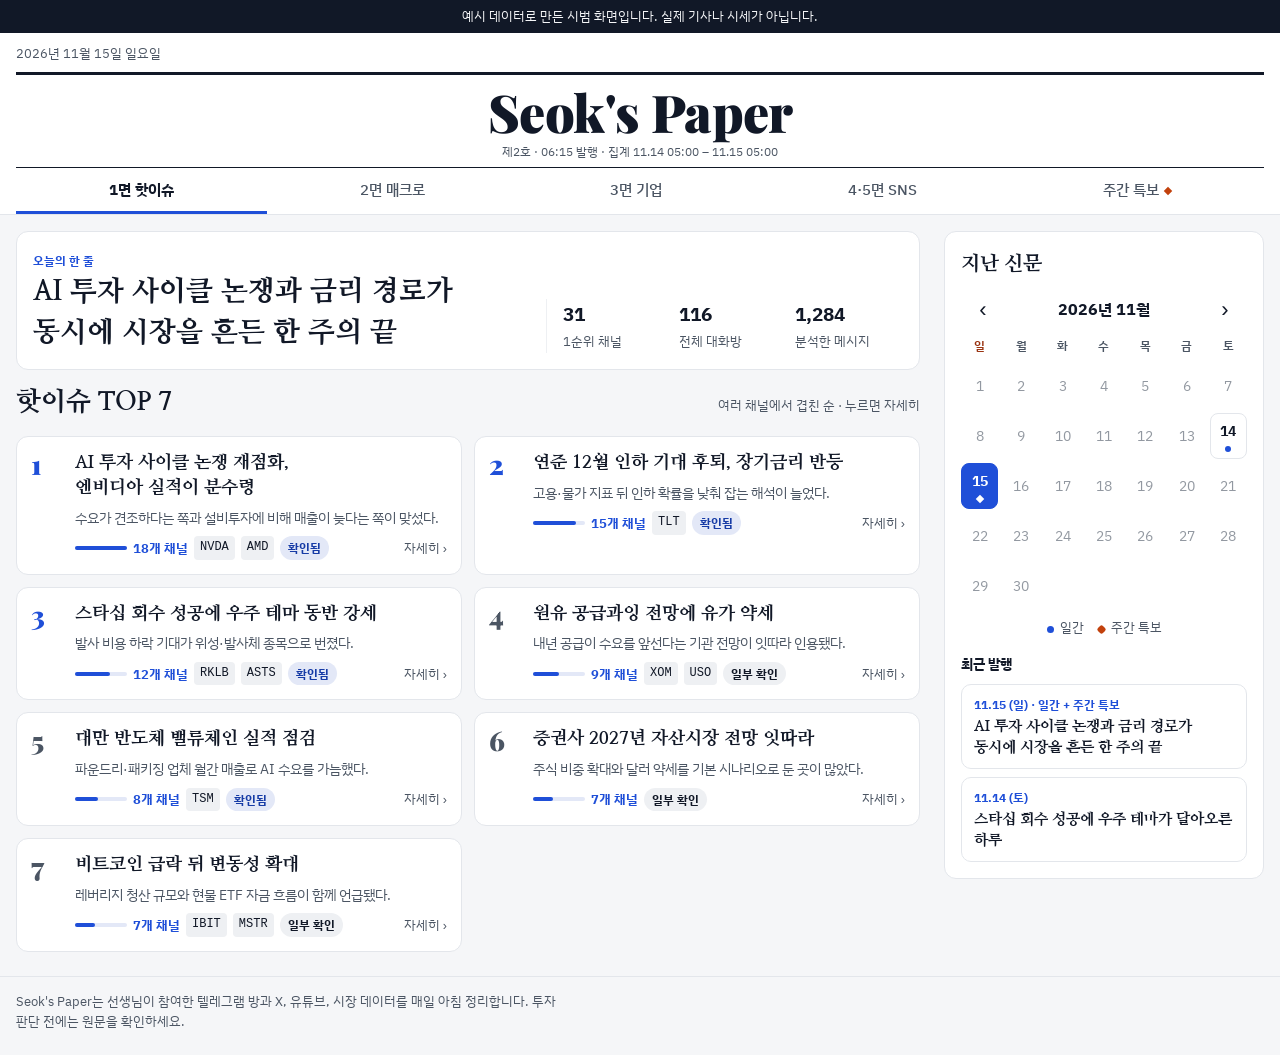
==== index.html @ 706abcdf "Seok's Paper 웹앱 첫 버전 (예시 데이터) 휴대폰·태블릿·PC 자동 배치, 4개 탭과 주간 특보, 기사 상세 보기, 지난 신문 달력.  Co-Authored-By: Cl" ====
<!doctype html>
<html lang="ko">
<head>
<meta charset="utf-8">
<meta name="viewport" content="width=device-width, initial-scale=1, viewport-fit=cover">
<meta name="robots" content="noindex, nofollow">
<meta name="theme-color" content="#111827">
<title>Seok's Paper</title>
<link rel="preconnect" href="https://fonts.googleapis.com">
<link rel="preconnect" href="https://fonts.gstatic.com" crossorigin>
<link rel="stylesheet" href="https://fonts.googleapis.com/css2?family=IBM+Plex+Sans+KR:wght@400;500;600;700&family=Nanum+Myeongjo:wght@700;800&family=Playfair+Display:wght@900&display=swap">
<link rel="stylesheet" href="assets/app.css">
</head>
<body>
<a class="skip" href="#content">본문으로 건너뛰기</a>
<div id="sampleBanner" class="sample-banner" hidden>예시 데이터로 만든 시범 화면입니다. 실제 기사나 시세가 아닙니다.</div>
<header class="masthead">
  <div class="wrap mast-inner">
    <div class="mast-top">
      <span id="dateLabel" class="date-label">불러오는 중</span>
      <button id="calBtn" class="btn-outline cal-btn" type="button" aria-controls="calendarPanel" aria-expanded="false">
        <svg width="16" height="16" viewBox="0 0 24 24" fill="none" stroke="currentColor" stroke-width="2" stroke-linecap="round" stroke-linejoin="round" aria-hidden="true"><rect x="3" y="4" width="18" height="18" rx="2"></rect><line x1="16" y1="2" x2="16" y2="6"></line><line x1="8" y1="2" x2="8" y2="6"></line><line x1="3" y1="10" x2="21" y2="10"></line></svg>
        <span>지난 신문</span>
      </button>
    </div>
    <div class="mast-title">
      <h1 class="paper-name"><a href="#/" id="homeLink">Seok's Paper</a></h1>
      <p id="issueLine" class="issue-line"></p>
    </div>
  </div>
</header>
<nav class="tabs-wrap" aria-label="면 이동">
  <div id="tabs" class="wrap tabs" role="tablist"></div>
</nav>

<div class="wrap layout">
  <main id="content" class="content" tabindex="-1" aria-live="polite"></main>
  <aside id="calendarPanel" class="calendar-panel" aria-label="지난 신문 달력">
    <div class="cal-head-row">
      <h2 class="side-title">지난 신문</h2>
      <button type="button" class="btn-ghost cal-close" data-cal-close aria-label="달력 닫기">닫기</button>
    </div>
    <div id="calendar"></div>
    <div id="recent" class="recent"></div>
  </aside>
</div>
<div id="calScrim" class="scrim" data-cal-close hidden></div>

<footer class="wrap site-footer">
  <p>Seok's Paper는 선생님이 참여한 텔레그램 방과 X, 유튜브, 시장 데이터를 매일 아침 정리합니다. 투자 판단 전에는 원문을 확인하세요.</p>
</footer>

<div id="detail" class="detail" hidden>
  <div class="scrim show" data-close></div>
  <section class="detail-sheet" role="dialog" aria-modal="true" aria-labelledby="detailTitle" tabindex="-1">
    <div class="detail-bar">
      <button type="button" class="btn-ghost back-btn" data-close>
        <svg width="18" height="18" viewBox="0 0 24 24" fill="none" stroke="currentColor" stroke-width="2" stroke-linecap="round" stroke-linejoin="round" aria-hidden="true"><polyline points="15 18 9 12 15 6"></polyline></svg>
        <span>목록으로</span>
      </button>
      <span class="bar-name">Seok's Paper</span>
    </div>
    <div id="detailBody" class="detail-body"></div>
  </section>
</div>

<script src="assets/app.js" defer></script>
</body>
</html>
---- assets/app.css ----
/* Seok's Paper — 아침 시장 신문. 휴대폰 1단 → 태블릿 2단 → PC 본문+달력 사이드바 */
:root {
  --paper: #F5F6F8;
  --surface: #FFFFFF;
  --ink: #111827;
  --ink-2: #4B5563;
  --line: #E3E6EB;
  --soft: #EEF0F3;
  --accent: #1F4FD8;
  --accent-ink: #163BA6;
  --accent-soft: #E3E8F7;
  --hot: #C2410C;
  --hot-ink: #9A3412;
  --hot-soft: #FFF4EC;
  --hot-line: #F6D3BC;
  --font-mast: 'Playfair Display', Georgia, 'Times New Roman', serif;
  --font-head: 'Nanum Myeongjo', 'Batang', serif;
  --font-body: 'IBM Plex Sans KR', 'Malgun Gothic', 'Apple SD Gothic Neo', sans-serif;
  --font-mono: Consolas, 'SFMono-Regular', ui-monospace, monospace;
  --radius: 12px;
  color-scheme: light;
}
@media (prefers-color-scheme: dark) {
  :root {
    --paper: #0F1419;
    --surface: #171D24;
    --ink: #E8EAED;
    --ink-2: #A9B1BC;
    --line: #2A323C;
    --soft: #222A33;
    --accent: #7C9CF5;
    --accent-ink: #A9BEF9;
    --accent-soft: #1E2A4A;
    --hot: #F08A4B;
    --hot-ink: #F5A574;
    --hot-soft: #2A1C14;
    --hot-line: #4A2F1F;
    color-scheme: dark;
  }
}

* { box-sizing: border-box; }
html { -webkit-text-size-adjust: 100%; }
body {
  margin: 0;
  background: var(--paper);
  color: var(--ink);
  font-family: var(--font-body);
  font-size: 15px;
  line-height: 1.6;
  word-break: keep-all;
  overflow-wrap: break-word;
}
a { color: var(--accent); text-decoration: none; }
a:hover { text-decoration: underline; }
button { font: inherit; color: inherit; }
:focus-visible { outline: 3px solid var(--accent); outline-offset: 2px; border-radius: 6px; }
@media (prefers-reduced-motion: reduce) { * { transition: none !important; animation: none !important; } }

.skip { position: absolute; left: -999px; top: 0; background: var(--ink); color: var(--paper); padding: 8px 12px; z-index: 50; }
.skip:focus { left: 8px; }
.wrap { width: 100%; max-width: 1360px; margin: 0 auto; padding-left: max(16px, env(safe-area-inset-left)); padding-right: max(16px, env(safe-area-inset-right)); }

.sample-banner { background: var(--ink); color: var(--paper); font-size: 13px; text-align: center; padding: 6px 16px; }

/* 제호 */
.masthead { background: var(--surface); }
.mast-inner { padding-top: 10px; }
.mast-top { display: flex; justify-content: space-between; align-items: center; gap: 12px; }
.date-label { font-size: 13px; color: var(--ink-2); }
.mast-title { border-top: 3px solid var(--ink); border-bottom: 1px solid var(--ink); margin-top: 8px; padding: 8px 0 6px; text-align: center; }
.paper-name { margin: 0; font-family: var(--font-mast); font-weight: 900; font-size: clamp(30px, 6vw, 52px); line-height: 1.1; letter-spacing: -0.01em; }
.paper-name a { color: var(--ink); }
.paper-name a:hover { text-decoration: none; }
.issue-line { margin: 2px 0 0; font-size: 12px; color: var(--ink-2); }

.tabs-wrap { overflow-x: auto; scrollbar-width: none; position: sticky; top: 0; z-index: 20; background: var(--surface); border-bottom: 1px solid var(--line); }
.tabs-wrap::-webkit-scrollbar { display: none; }
.tabs { display: flex; gap: 0; }
.tab {
  flex: 1 0 auto; min-height: 46px; padding: 0 14px; border: 0; background: transparent;
  border-bottom: 3px solid transparent; font-size: 14.5px; font-weight: 500; color: var(--ink-2); cursor: pointer; white-space: nowrap;
}
.tab[aria-selected="true"] { color: var(--ink); font-weight: 700; border-bottom-color: var(--accent); }
.tab.weekly-tab[aria-selected="true"] { border-bottom-color: var(--hot); }
.tab .dot { display: inline-block; width: 6px; height: 6px; margin-left: 6px; background: var(--hot); transform: rotate(45deg); vertical-align: middle; }

/* 가로로 눕힌 휴대폰: 제호를 줄여 본문 공간 확보 */
@media (orientation: landscape) and (max-height: 540px) {
  .mast-title { margin-top: 4px; padding: 4px 0; }
  .paper-name { font-size: 26px; }
  .issue-line { display: none; }
}

/* 본문 + 달력 */
.layout { display: grid; grid-template-columns: minmax(0, 1fr); gap: 24px; padding-top: 16px; padding-bottom: 24px; }
.content { display: flex; flex-direction: column; gap: 16px; min-width: 0; }
.content:focus { outline: none; }

.calendar-panel {
  position: fixed; inset: auto 0 0 0; max-height: 86vh; overflow-y: auto; z-index: 40;
  background: var(--surface); border-top-left-radius: 18px; border-top-right-radius: 18px;
  padding: 16px max(16px, env(safe-area-inset-right)) calc(16px + env(safe-area-inset-bottom)) max(16px, env(safe-area-inset-left));
  transform: translateY(105%); transition: transform .2s ease; box-shadow: 0 -8px 30px rgba(0,0,0,.18);
}
.calendar-panel.open { transform: translateY(0); }
.scrim { position: fixed; inset: 0; background: rgba(15, 20, 25, .45); z-index: 35; }
.cal-head-row { display: flex; justify-content: space-between; align-items: center; }
.side-title { margin: 0; font-family: var(--font-head); font-weight: 800; font-size: 20px; }

@media (min-width: 1100px) {
  .layout { grid-template-columns: minmax(0, 1fr) 320px; align-items: start; }
  .calendar-panel {
    position: sticky; top: 64px; inset: auto; transform: none; max-height: none; box-shadow: none; z-index: auto;
    border: 1px solid var(--line); border-radius: var(--radius); padding: 16px;
  }
  .cal-close, .cal-btn, #calScrim { display: none !important; }
}

/* 공통 블록 */
.section-head { display: flex; justify-content: space-between; align-items: baseline; gap: 12px; flex-wrap: wrap; }
.section-title { margin: 0; font-family: var(--font-head); font-weight: 800; font-size: clamp(21px, 2.4vw, 26px); line-height: 1.3; }
.section-note { margin: 0; font-size: 13px; color: var(--ink-2); }
.panel { background: var(--surface); border: 1px solid var(--line); border-radius: var(--radius); padding: 16px; }
.cards { display: grid; grid-template-columns: repeat(auto-fill, minmax(min(100%, 320px), 1fr)); gap: 12px; }
.kicker { font-size: 12px; font-weight: 700; color: var(--accent); }
.muted { color: var(--ink-2); }
.small { font-size: 12.5px; }
.num { font-variant-numeric: tabular-nums; }

.lead-panel { display: grid; gap: 12px; }
.lead-text { margin: 0; font-family: var(--font-head); font-weight: 800; font-size: clamp(20px, 2.6vw, 28px); line-height: 1.45; text-wrap: balance; }
.stats { display: grid; grid-template-columns: repeat(3, minmax(0, 1fr)); gap: 8px; padding-top: 10px; border-top: 1px solid var(--soft); }
.stat strong { display: block; font-size: 19px; font-variant-numeric: tabular-nums; }
.stat span { font-size: 12.5px; color: var(--ink-2); }
@media (min-width: 900px) { .lead-panel { grid-template-columns: minmax(0, 1.4fr) minmax(0, 1fr); align-items: end; } .stats { border-top: 0; border-left: 1px solid var(--soft); padding: 0 0 0 16px; } }

/* 기사 카드 (누르면 상세) */
.card {
  display: grid; grid-template-columns: 34px minmax(0, 1fr); gap: 10px; text-align: left; width: 100%;
  background: var(--surface); border: 1px solid var(--line); border-radius: var(--radius); padding: 14px; cursor: pointer;
  transition: border-color .15s ease, transform .15s ease;
}
.card:hover { border-color: var(--accent); }
.card.no-rank { grid-template-columns: minmax(0, 1fr); }
.rank { font-family: var(--font-mast); font-weight: 900; font-size: 27px; line-height: 1; color: var(--ink-2); }
.rank.top { color: var(--accent); }
.card-body { display: flex; flex-direction: column; gap: 6px; min-width: 0; }
.card-title { margin: 0; font-family: var(--font-head); font-weight: 800; font-size: 17.5px; line-height: 1.42; text-wrap: balance; }
.card-text { margin: 0; font-size: 14px; line-height: 1.55; color: var(--ink-2); }
.card-meta { display: flex; flex-wrap: wrap; align-items: center; gap: 6px; padding-top: 2px; }
.more { margin-left: auto; font-size: 12.5px; color: var(--ink-2); white-space: nowrap; }
.mention { display: inline-flex; align-items: center; gap: 6px; font-size: 12.5px; font-weight: 700; color: var(--accent); }
.mbar { display: inline-flex; width: 52px; height: 4px; background: var(--accent-soft); border-radius: 2px; }
.mbar i { display: block; height: 4px; border-radius: 2px; background: var(--accent); }
.ticker { font-family: var(--font-mono); font-size: 12px; padding: 2px 6px; border-radius: 4px; background: var(--soft); color: var(--ink); }
.chip { font-size: 12px; font-weight: 600; padding: 3px 8px; border-radius: 999px; background: var(--soft); color: var(--ink); }

.badge { font-size: 12px; font-weight: 700; padding: 2px 8px; border-radius: 999px; white-space: nowrap; }
.badge.confirmed { background: var(--accent-soft); color: var(--accent-ink); }
.badge.partial { background: var(--soft); color: var(--ink); }
.badge.rumor { background: transparent; color: var(--hot-ink); border: 1px solid var(--hot); }

/* 2면 지표 */
.indicators { display: grid; grid-template-columns: repeat(auto-fill, minmax(min(100%, 150px), 1fr)); gap: 8px; }
.indicator { background: var(--surface); border: 1px solid var(--line); border-radius: 10px; padding: 12px; display: flex; flex-direction: column; gap: 2px; }
.indicator strong { font-size: 19px; font-variant-numeric: tabular-nums; }
.up { color: #B42318; }
.down { color: #1F4FD8; }
@media (prefers-color-scheme: dark) { .up { color: #F97066; } .down { color: #7C9CF5; } }
.macro-read { background: var(--accent-soft); border-radius: 8px; padding: 10px 12px; font-size: 14px; }
.macro-read b { display: block; font-size: 12px; color: var(--accent-ink); }

/* 3면 순위 */
.rank-list { display: flex; flex-direction: column; gap: 10px; }
.rank-row { display: grid; grid-template-columns: 104px minmax(0, 1fr) 40px; gap: 8px; align-items: center; }
.rank-row .name { font-size: 14px; font-weight: 600; white-space: nowrap; overflow: hidden; text-overflow: ellipsis; }
.stack { display: flex; height: 10px; background: var(--soft); border-radius: 3px; overflow: hidden; }
.stack .tg { background: var(--accent); }
.stack .x { background: #9DB4F0; }
@media (prefers-color-scheme: dark) { .stack .x { background: #3D5AA8; } }
.legend { display: flex; gap: 14px; font-size: 12.5px; color: var(--ink-2); }
.legend i { display: inline-block; width: 10px; height: 10px; border-radius: 2px; margin-right: 6px; vertical-align: -1px; }
.metric-grid { display: grid; grid-template-columns: repeat(3, minmax(0, 1fr)); gap: 8px; }
.metric { background: var(--soft); border-radius: 8px; padding: 8px 10px; display: flex; flex-direction: column; }
.metric span { font-size: 11.5px; color: var(--ink-2); }
.metric strong { font-size: 14.5px; font-variant-numeric: tabular-nums; }

/* 4·5면 */
.notice { background: var(--hot-soft); border: 1px solid var(--hot-line); border-radius: var(--radius); padding: 14px; display: flex; flex-direction: column; gap: 10px; }
.notice p { margin: 0; font-size: 14px; }
.page-mark { font-family: var(--font-mast); font-weight: 900; font-size: 21px; color: var(--hot); margin-right: 8px; }
.debate { display: grid; gap: 14px; }
.positions { display: grid; grid-template-columns: repeat(auto-fit, minmax(min(100%, 260px), 1fr)); gap: 12px; }
.position { border-top: 3px solid var(--line); padding-top: 10px; display: flex; flex-direction: column; gap: 6px; }
.share { display: flex; align-items: center; gap: 8px; font-size: 12.5px; color: var(--ink-2); }
.share .bar { flex: 1; height: 6px; background: var(--soft); border-radius: 3px; display: flex; }
.share .bar i { display: block; height: 6px; border-radius: 3px; }
.facts { display: grid; grid-template-columns: repeat(auto-fit, minmax(min(100%, 240px), 1fr)); gap: 10px; }
.fact { border-radius: 8px; padding: 10px 12px; font-size: 14px; }
.fact.known { background: var(--accent-soft); }
.fact.unknown { background: var(--hot-soft); }
.fact b { display: block; font-size: 12.5px; margin-bottom: 4px; }

/* 주간 특보 */
.weekly-head { background: var(--hot-soft); border: 1px solid var(--hot-line); }
.weekly-head .kicker { color: var(--hot-ink); }
.days { display: grid; grid-template-columns: repeat(6, minmax(0, 1fr)); gap: 4px; max-width: 320px; }
.days span { font-size: 12px; text-align: center; padding: 3px 0; border-radius: 4px; background: var(--soft); color: var(--ink-2); }
.days span.on { background: var(--hot); color: #FFFFFF; font-weight: 700; }
table { width: 100%; border-collapse: collapse; font-size: 14px; }
th, td { padding: 9px 6px; border-bottom: 1px solid var(--soft); text-align: right; font-variant-numeric: tabular-nums; }
th:first-child, td:first-child { text-align: left; }
thead th { font-size: 12.5px; color: var(--ink-2); font-weight: 600; border-bottom-color: var(--line); }
.table-box { overflow-x: auto; }

/* 달력 */
.cal-nav { display: flex; justify-content: space-between; align-items: center; margin-top: 8px; }
.cal-nav button { width: 44px; height: 44px; border: 0; background: transparent; font-size: 22px; border-radius: 8px; cursor: pointer; color: var(--ink); }
.cal-nav button:hover { background: var(--soft); }
.cal-nav strong { font-size: 16px; }
.cal-grid { display: grid; grid-template-columns: repeat(7, minmax(0, 1fr)); gap: 4px; }
.cal-dow { font-size: 12px; font-weight: 600; color: var(--ink-2); text-align: center; padding: 4px 0; }
.cal-dow.sun { color: var(--hot-ink); }
.cal-day { min-height: 46px; border-radius: 8px; display: flex; flex-direction: column; align-items: center; justify-content: center; gap: 3px; font-size: 14px; font-variant-numeric: tabular-nums; color: var(--ink-2); opacity: .6; }
button.cal-day { opacity: 1; border: 1px solid var(--line); background: var(--surface); color: var(--ink); font-weight: 700; cursor: pointer; }
button.cal-day:hover { border-color: var(--accent); }
button.cal-day.weekly { border-color: var(--hot); background: var(--hot-soft); }
button.cal-day.selected { background: var(--accent); border-color: var(--accent); color: #FFFFFF; }
.cal-day .mk { width: 6px; height: 6px; border-radius: 50%; background: var(--accent); }
.cal-day.weekly .mk { border-radius: 0; background: var(--hot); transform: rotate(45deg); }
.cal-day.selected .mk { background: #FFFFFF; }
.recent { display: flex; flex-direction: column; gap: 8px; margin-top: 16px; }
.recent h3 { margin: 0; font-size: 14px; }
.recent button { text-align: left; border: 1px solid var(--line); background: var(--surface); border-radius: 10px; padding: 10px 12px; cursor: pointer; display: flex; flex-direction: column; gap: 2px; }
.recent button:hover { border-color: var(--accent); }
.recent .rd { font-size: 12px; font-weight: 700; color: var(--accent); }
.recent .rh { font-family: var(--font-head); font-weight: 800; font-size: 14.5px; line-height: 1.45; }

/* 버튼 */
.btn-outline { display: inline-flex; align-items: center; gap: 6px; min-height: 44px; padding: 0 12px; border: 1px solid var(--line); border-radius: 8px; background: var(--surface); cursor: pointer; font-size: 13.5px; }
.btn-ghost { display: inline-flex; align-items: center; gap: 4px; min-height: 44px; padding: 0 10px; border: 0; background: transparent; cursor: pointer; font-size: 14px; font-weight: 600; border-radius: 8px; }
.btn-ghost:hover, .btn-outline:hover { background: var(--soft); }

/* 상세 보기: 휴대폰은 전체 화면, 태블릿은 가운데, PC는 오른쪽 패널 */
.detail { position: fixed; inset: 0; z-index: 60; }
.detail .scrim { z-index: 0; }
.detail-sheet {
  position: absolute; inset: 0; background: var(--paper); overflow-y: auto; overscroll-behavior: contain;
  display: flex; flex-direction: column;
}
.detail-sheet:focus { outline: none; }
.detail-bar { position: sticky; top: 0; z-index: 2; display: flex; justify-content: space-between; align-items: center; background: var(--surface); border-bottom: 1px solid var(--line); padding: 2px max(8px, env(safe-area-inset-right)) 2px max(8px, env(safe-area-inset-left)); }
.bar-name { font-family: var(--font-mast); font-weight: 900; font-size: 18px; padding-right: 8px; }
.detail-body { padding: 18px 16px calc(32px + env(safe-area-inset-bottom)); display: flex; flex-direction: column; gap: 16px; max-width: 760px; width: 100%; margin: 0 auto; }
@media (min-width: 760px) {
  .detail-sheet { inset: 24px auto 24px 50%; transform: translateX(-50%); width: min(760px, calc(100vw - 48px)); border-radius: 16px; box-shadow: 0 20px 60px rgba(0,0,0,.25); }
}
@media (min-width: 1280px) {
  .detail-sheet { inset: 0 0 0 auto; transform: none; width: 640px; border-radius: 0; }
}
.d-title { margin: 0; font-family: var(--font-head); font-weight: 800; font-size: clamp(23px, 3vw, 28px); line-height: 1.38; text-wrap: balance; }
.d-meta { display: flex; flex-wrap: wrap; gap: 6px; align-items: center; }
.d-block { background: var(--surface); border: 1px solid var(--line); border-radius: var(--radius); padding: 16px; display: flex; flex-direction: column; gap: 10px; }
.d-block h3 { margin: 0; font-size: 15px; font-weight: 700; }
.d-block ul { margin: 0; padding-left: 18px; display: flex; flex-direction: column; gap: 6px; }
.d-block p { margin: 0; }
.view { border: 1px solid var(--line); border-radius: 10px; padding: 12px; display: flex; flex-direction: column; gap: 6px; }
.view-top { display: flex; justify-content: space-between; gap: 8px; font-size: 14px; }
.excerpt { border-left: 3px solid var(--line); padding: 2px 0 2px 12px; display: flex; flex-direction: column; gap: 2px; }
.excerpt .who { font-size: 12.5px; color: var(--ink-2); }
.link-row { display: flex; justify-content: space-between; align-items: center; gap: 8px; min-height: 48px; padding: 8px 12px; border: 1px solid var(--line); border-radius: 10px; color: var(--ink); }
.link-row:hover { border-color: var(--accent); text-decoration: none; }
.link-row .go { color: var(--accent); font-size: 13px; white-space: nowrap; }
.chart { width: 100%; height: auto; display: block; }
.chart .b { fill: var(--accent-soft); }
.chart .b.max { fill: var(--accent); }
.chart text { fill: var(--ink-2); font-size: 11px; font-family: var(--font-body); }
.sample-note { font-size: 12px; color: var(--hot-ink); }

.state { padding: 40px 16px; text-align: center; color: var(--ink-2); }
.site-footer { font-size: 12.5px; color: var(--ink-2); padding-bottom: calc(24px + env(safe-area-inset-bottom)); border-top: 1px solid var(--line); padding-top: 14px; }
.site-footer p { margin: 0; max-width: 70ch; }
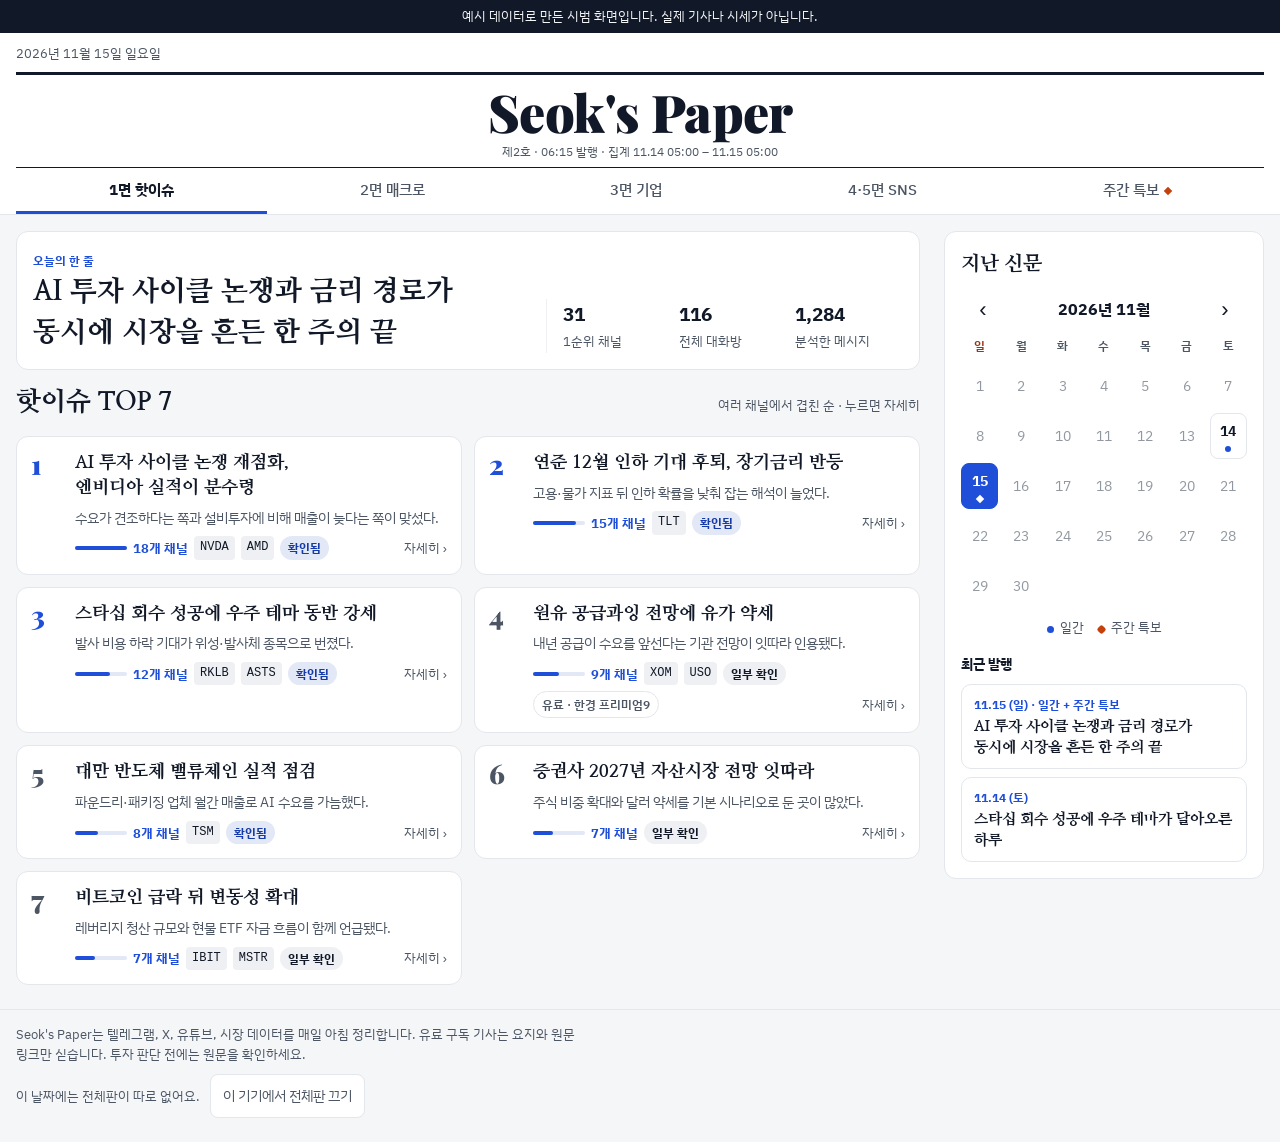
==== commit fdf3475c: "공유판·전체판 이원화 유료 구독 기사는 공유판에 요지와 원문 링크만 싣고, 비공개 방 발췌는 뺀다. 전체판은 선생님 열쇠로 잠근 파일(날짜.full.enc)로 올리고, 전용 링크를" ====
--- a/index.html
+++ b/index.html
@@ -47,7 +47,11 @@
 <div id="calScrim" class="scrim" data-cal-close hidden></div>
 
 <footer class="wrap site-footer">
-  <p>Seok's Paper는 선생님이 참여한 텔레그램 방과 X, 유튜브, 시장 데이터를 매일 아침 정리합니다. 투자 판단 전에는 원문을 확인하세요.</p>
+  <p>Seok's Paper는 텔레그램, X, 유튜브, 시장 데이터를 매일 아침 정리합니다. 유료 구독 기사는 요지와 원문 링크만 싣습니다. 투자 판단 전에는 원문을 확인하세요.</p>
+  <div id="ownerBox" class="owner-box" hidden>
+    <span id="ownerText"></span>
+    <button id="ownerOff" type="button" class="btn-outline">이 기기에서 전체판 끄기</button>
+  </div>
 </footer>
 
 <div id="detail" class="detail" hidden>
--- a/assets/app.css
+++ b/assets/app.css
@@ -278,6 +278,9 @@
 .chart text { fill: var(--ink-2); font-size: 11px; font-family: var(--font-body); }
 .sample-note { font-size: 12px; color: var(--hot-ink); }
 
+.chip.paid { background: transparent; border: 1px solid var(--line); color: var(--ink-2); }
+.paid-block { border-color: var(--hot-line); background: var(--hot-soft); }
+.owner-box { display: flex; flex-wrap: wrap; align-items: center; gap: 10px; margin-top: 10px; }
 .state { padding: 40px 16px; text-align: center; color: var(--ink-2); }
 .site-footer { font-size: 12.5px; color: var(--ink-2); padding-bottom: calc(24px + env(safe-area-inset-bottom)); border-top: 1px solid var(--line); padding-top: 14px; }
 .site-footer p { margin: 0; max-width: 70ch; }
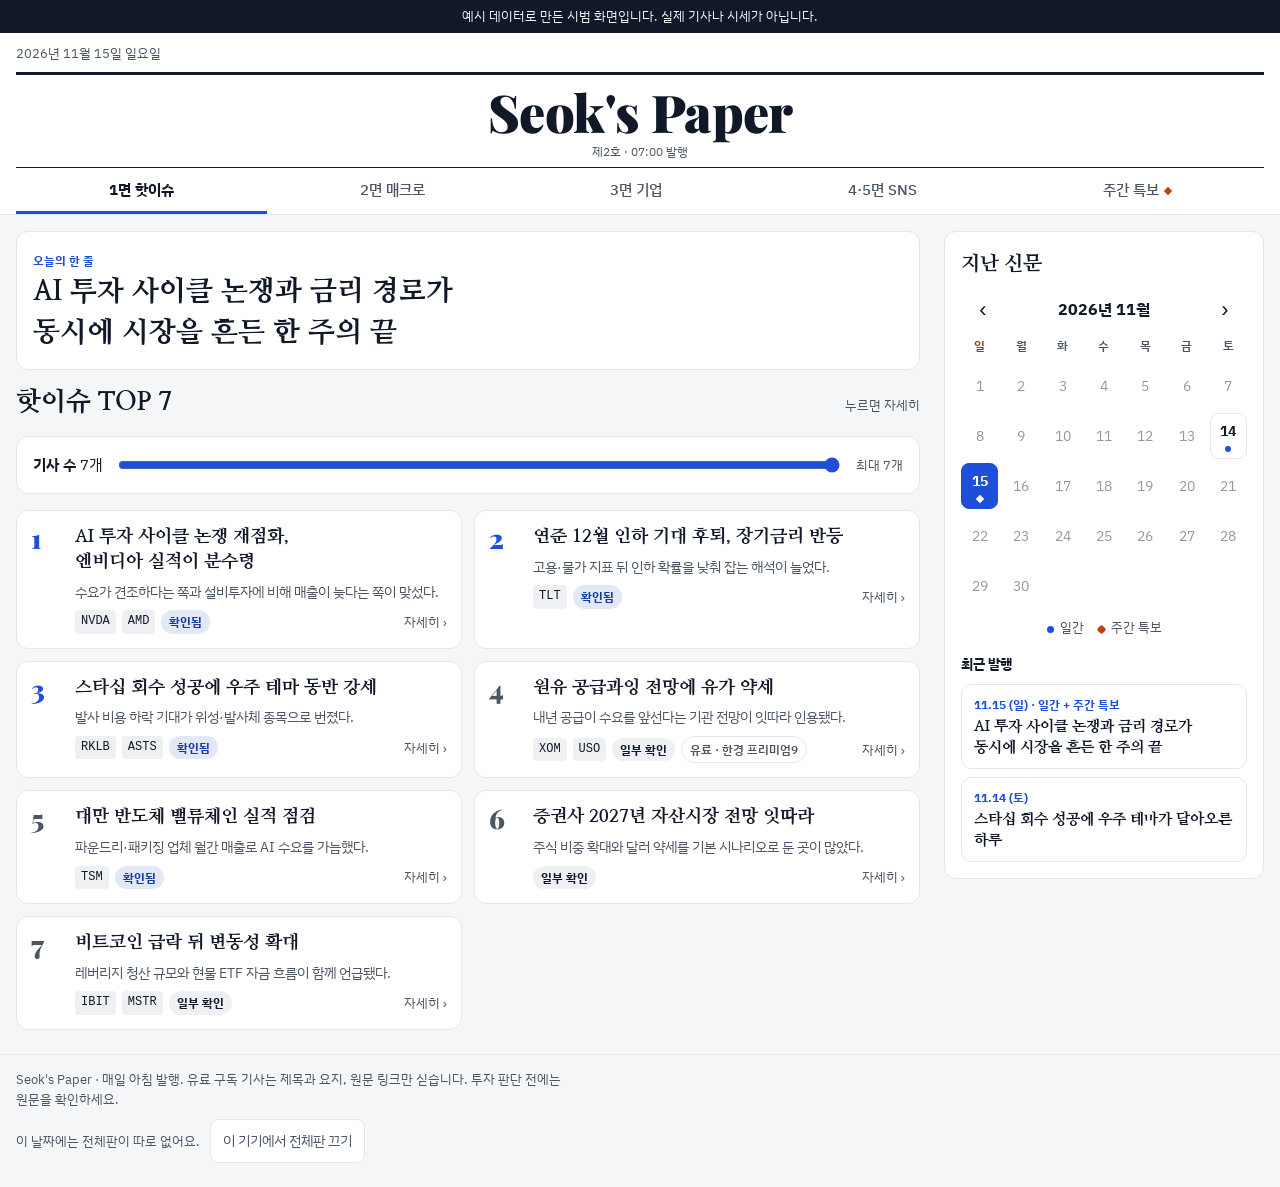
==== commit 8922cf08: "신문에서 채널 수·중요도 점수·집계 정보 표시 빼기 (선정 과정은 편집용으로만) Co-Authored-By: Claude Opus 5.5 <noreply@anthropic.com>" ====
--- a/index.html
+++ b/index.html
@@ -47,7 +47,7 @@
 <div id="calScrim" class="scrim" data-cal-close hidden></div>
 
 <footer class="wrap site-footer">
-  <p>Seok's Paper는 텔레그램, X, 유튜브, 시장 데이터를 매일 아침 정리합니다. 유료 구독 기사는 요지와 원문 링크만 싣습니다. 투자 판단 전에는 원문을 확인하세요.</p>
+  <p>Seok's Paper · 매일 아침 발행. 유료 구독 기사는 제목과 요지, 원문 링크만 싣습니다. 투자 판단 전에는 원문을 확인하세요.</p>
   <div id="ownerBox" class="owner-box" hidden>
     <span id="ownerText"></span>
     <button id="ownerOff" type="button" class="btn-outline">이 기기에서 전체판 끄기</button>
--- a/assets/app.css
+++ b/assets/app.css
@@ -284,3 +284,29 @@
 .state { padding: 40px 16px; text-align: center; color: var(--ink-2); }
 .site-footer { font-size: 12.5px; color: var(--ink-2); padding-bottom: calc(24px + env(safe-area-inset-bottom)); border-top: 1px solid var(--line); padding-top: 14px; }
 .site-footer p { margin: 0; max-width: 70ch; }
+
+/* 기사 수 조절 바 */
+.count-bar { display: flex; flex-wrap: wrap; align-items: center; gap: 8px 14px; background: var(--surface); border: 1px solid var(--line); border-radius: var(--radius); padding: 12px 16px; }
+.count-bar label { font-size: 14.5px; white-space: nowrap; }
+.count-bar input[type="range"] { flex: 1 1 180px; min-width: 140px; accent-color: var(--accent); height: 28px; }
+.count-bar .small { flex-basis: 100%; }
+@media (min-width: 760px) { .count-bar .small { flex-basis: auto; } }
+.score { font-size: 12px; font-weight: 600; color: var(--ink-2); font-variant-numeric: tabular-nums; }
+.chip.boost { background: var(--hot-soft); color: var(--hot-ink); border: 1px solid var(--hot-line); }
+
+/* 상세: 막대 그래프·교차 확인 */
+.chart.mini { width: 100%; height: auto; }
+.chart.mini text { font-size: 11px; fill: var(--ink-2); }
+.chart .b.neg { fill: #93B4F5; }
+.chart .zero { stroke: var(--line); stroke-width: 1; }
+.checks td, .checks th { vertical-align: top; }
+.verdict { display: inline-block; font-size: 12px; font-weight: 700; padding: 2px 8px; border-radius: 999px; white-space: nowrap; }
+.verdict.v-ok { background: #E7F6EC; color: #1D6B36; }
+.verdict.v-mixed { background: var(--hot-soft); color: var(--hot-ink); }
+.verdict.v-one, .verdict.v-no { background: var(--soft); color: var(--ink-2); }
+@media (prefers-color-scheme: dark) { .verdict.v-ok { background: #16301F; color: #7BD69A; } }
+
+/* 실적 표 */
+table.earn td, table.earn th { vertical-align: top; white-space: nowrap; }
+table.earn td:last-child { white-space: normal; min-width: 160px; }
+.card[hidden] { display: none !important; }
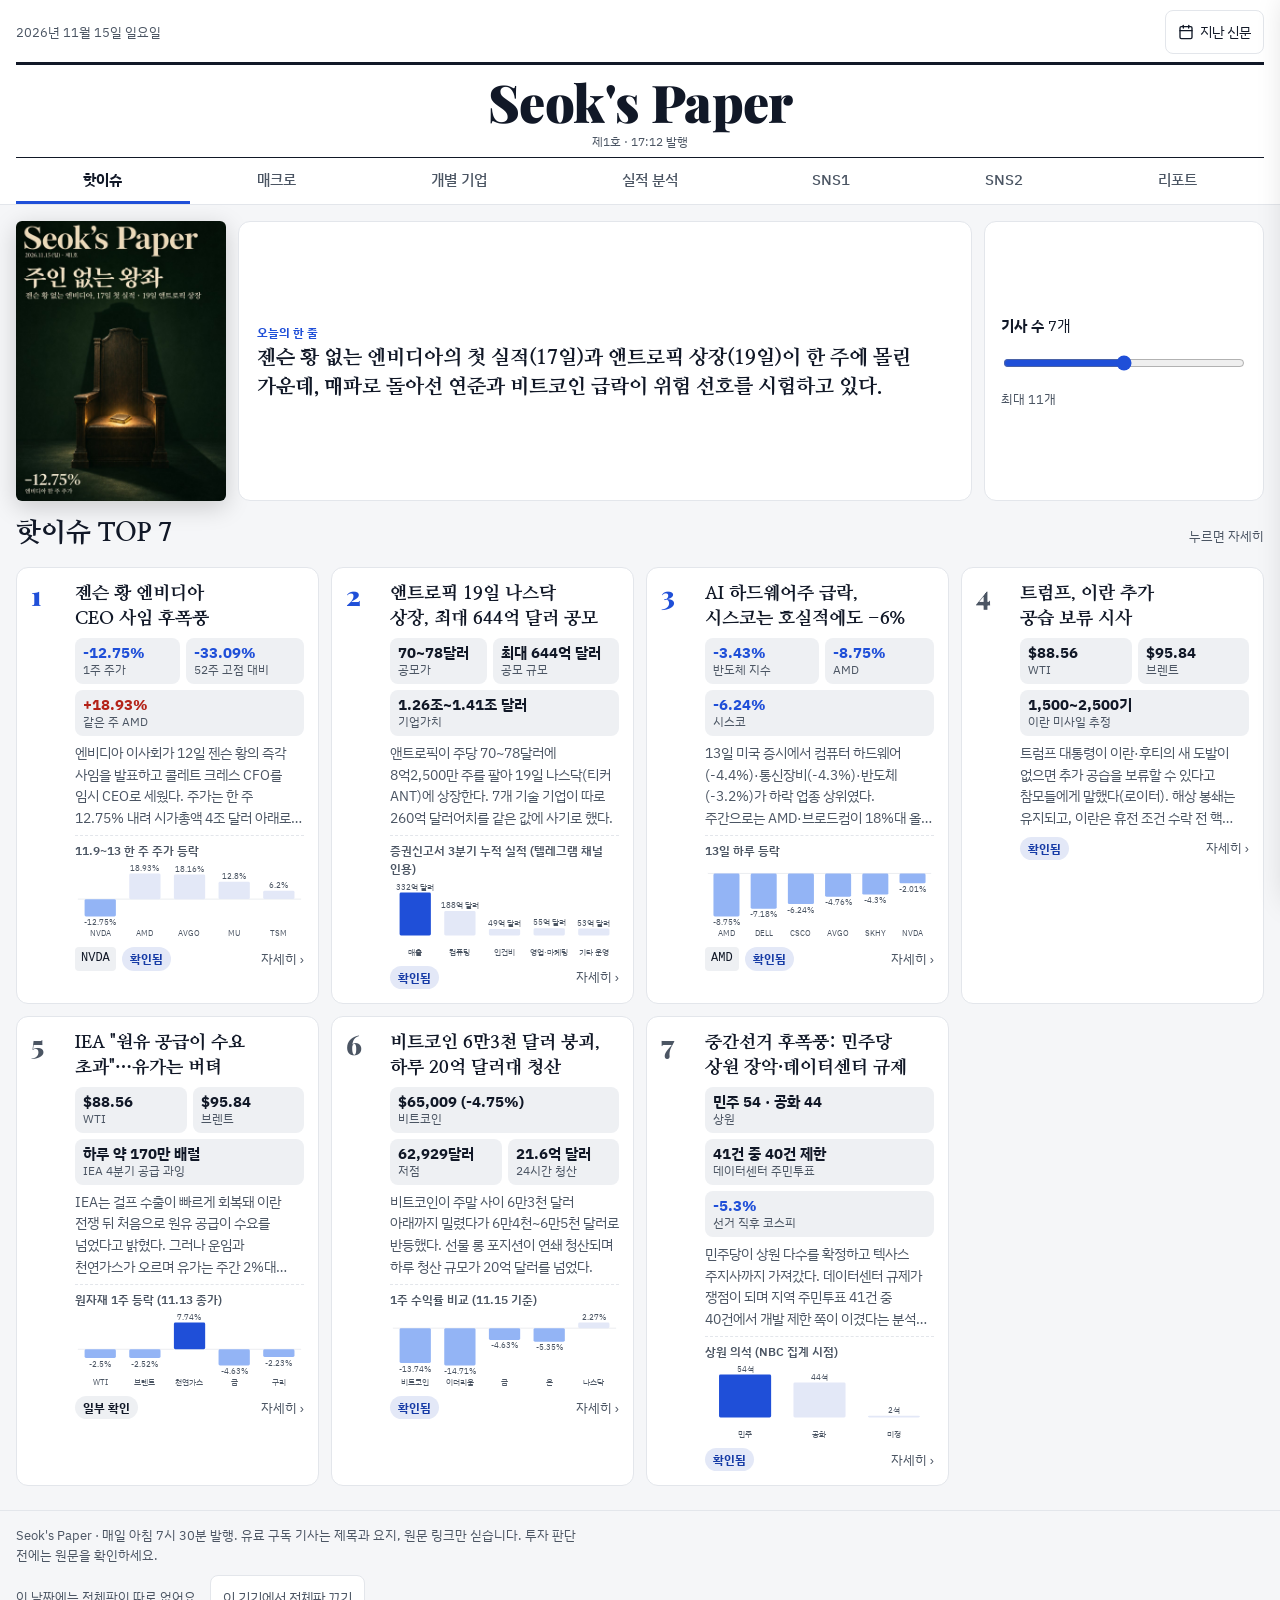
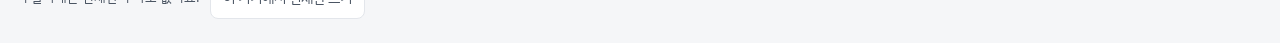
==== commit 76786a3d: "발행 시각 안내: 매일 7시 30분 Co-Authored-By: Claude Opus 5.5 <noreply@anthropic.com> Claude-Session: https://" ====
--- a/index.html
+++ b/index.html
@@ -47,7 +47,7 @@
 <div id="calScrim" class="scrim" data-cal-close hidden></div>
 
 <footer class="wrap site-footer">
-  <p>Seok's Paper · 매일 아침 발행. 유료 구독 기사는 제목과 요지, 원문 링크만 싣습니다. 투자 판단 전에는 원문을 확인하세요.</p>
+  <p>Seok's Paper · 매일 아침 7시 30분 발행. 유료 구독 기사는 제목과 요지, 원문 링크만 싣습니다. 투자 판단 전에는 원문을 확인하세요.</p>
   <div id="ownerBox" class="owner-box" hidden>
     <span id="ownerText"></span>
     <button id="ownerOff" type="button" class="btn-outline">이 기기에서 전체판 끄기</button>
--- a/assets/app.css
+++ b/assets/app.css
@@ -108,8 +108,8 @@
 .cal-head-row { display: flex; justify-content: space-between; align-items: center; }
 .side-title { margin: 0; font-family: var(--font-head); font-weight: 800; font-size: 20px; }
 
-@media (min-width: 1100px) {
-  .layout { grid-template-columns: minmax(0, 1fr) 320px; align-items: start; }
+@media (min-width: 1600px) {
+  .layout { grid-template-columns: minmax(0, 1fr) 300px; align-items: start; }
   .calendar-panel {
     position: sticky; top: 64px; inset: auto; transform: none; max-height: none; box-shadow: none; z-index: auto;
     border: 1px solid var(--line); border-radius: var(--radius); padding: 16px;
@@ -256,9 +256,7 @@
 @media (min-width: 760px) {
   .detail-sheet { inset: 24px auto 24px 50%; transform: translateX(-50%); width: min(760px, calc(100vw - 48px)); border-radius: 16px; box-shadow: 0 20px 60px rgba(0,0,0,.25); }
 }
-@media (min-width: 1280px) {
-  .detail-sheet { inset: 0 0 0 auto; transform: none; width: 640px; border-radius: 0; }
-}
+
 .d-title { margin: 0; font-family: var(--font-head); font-weight: 800; font-size: clamp(23px, 3vw, 28px); line-height: 1.38; text-wrap: balance; }
 .d-meta { display: flex; flex-wrap: wrap; gap: 6px; align-items: center; }
 .d-block { background: var(--surface); border: 1px solid var(--line); border-radius: var(--radius); padding: 16px; display: flex; flex-direction: column; gap: 10px; }
@@ -310,3 +308,120 @@
 table.earn td, table.earn th { vertical-align: top; white-space: nowrap; }
 table.earn td:last-child { white-space: normal; min-width: 160px; }
 .card[hidden] { display: none !important; }
+
+/* 4·5면 상세: 논리 따라가기 */
+ol.logic { margin: 0; padding: 0; list-style: none; display: flex; flex-direction: column; gap: 10px; counter-reset: lg; }
+ol.logic li { display: grid; grid-template-columns: 64px 1fr; gap: 10px; align-items: start; }
+ol.logic .step { font-size: 12px; font-weight: 700; color: var(--accent); background: var(--accent-soft); border-radius: 6px; padding: 3px 6px; text-align: center; }
+.d-block.counter { border-color: var(--hot-line); }
+
+
+/* ---------- 넓은 화면: 옆으로 펼쳐 스크롤 줄이기 ---------- */
+.hot-top { display: grid; gap: 12px; }
+.basis { display: block; font-size: 13px; color: var(--ink-2); border-left: 3px solid var(--accent-soft); padding-left: 8px; }
+.basis b { color: var(--ink); margin-right: 6px; }
+.company-wrap, .earn-wrap { display: grid; gap: 16px; align-items: start; }
+.company-side, .earn-wrap > div { display: flex; flex-direction: column; gap: 12px; min-width: 0; }
+
+/* 태블릿 이상: 달력은 오른쪽 서랍 */
+@media (min-width: 760px) and (max-width: 1599px) {
+  .calendar-panel { inset: 0 0 0 auto; width: 340px; max-height: none; border-radius: 0; transform: translateX(105%); box-shadow: -8px 0 30px rgba(0,0,0,.18); }
+  .calendar-panel.open { transform: translateX(0); }
+}
+@media (min-width: 900px) {
+  .hot-top { grid-template-columns: minmax(0, 2fr) minmax(280px, 1fr); align-items: stretch; }
+  .hot-top .count-bar { flex-direction: column; align-items: stretch; justify-content: center; }
+  .hot-top .count-bar .small { flex-basis: auto; }
+  .card .card-text { display: -webkit-box; -webkit-line-clamp: 4; -webkit-box-orient: vertical; overflow: hidden; }
+}
+@media (min-width: 1100px) {
+  .cards { grid-template-columns: repeat(auto-fill, minmax(300px, 1fr)); }
+  .company-wrap { grid-template-columns: minmax(300px, 380px) minmax(0, 1fr); }
+  .company-side { position: sticky; top: 60px; }
+  .company-cards { grid-template-columns: repeat(auto-fill, minmax(300px, 1fr)); }
+  .indicators { grid-template-columns: repeat(5, minmax(0, 1fr)); }
+}
+@media (min-width: 1400px) {
+  .wrap { max-width: 1680px; }
+  .earn-wrap { grid-template-columns: minmax(0, 1.7fr) minmax(360px, 1fr); }
+  .indicators { grid-template-columns: repeat(10, minmax(0, 1fr)); }
+}
+
+/* 상세 보기: 넓은 화면은 큰 창에 두 단으로 */
+@media (min-width: 1100px) {
+  .detail-sheet { inset: 24px; left: 50%; transform: translateX(-50%); width: min(1400px, calc(100vw - 48px)); border-radius: 16px; }
+  .detail-body { display: block; max-width: none; columns: 2 460px; column-gap: 16px; padding: 22px 24px 32px; }
+  .detail-body > * { break-inside: avoid; margin: 0 0 16px; }
+  .detail-body > :first-child { column-span: all; }
+}
+@media (min-width: 1700px) {
+  .detail-body { columns: 3 440px; }
+}
+
+/* ---------- 요약 속 핵심 수치와 작은 그래프 ---------- */
+.keynums { display: flex; flex-wrap: wrap; gap: 6px; }
+.kn { flex: 1 1 auto; display: flex; flex-direction: column; gap: 1px; background: var(--soft); border-radius: 8px; padding: 6px 8px; min-width: 74px; }
+.kn strong { font-size: 14.5px; font-variant-numeric: tabular-nums; line-height: 1.25; word-break: keep-all; overflow-wrap: normal; }
+.kn span { font-size: 11.5px; color: var(--ink-2); line-height: 1.3; }
+.card-chart { display: flex; flex-direction: column; gap: 2px; border-top: 1px dashed var(--line); padding-top: 6px; }
+.cc-title { font-size: 11.5px; font-weight: 600; color: var(--ink-2); }
+.chart.compact { width: 100%; height: auto; max-height: 112px; }
+.chart.compact text { font-size: 10.5px; }
+.d-keys { display: grid; grid-template-columns: repeat(auto-fit, minmax(140px, 1fr)); gap: 8px; }
+.dk { display: flex; flex-direction: column; gap: 2px; background: var(--surface); border: 1px solid var(--line); border-radius: 10px; padding: 10px 12px; }
+.dk strong { font-size: 20px; font-variant-numeric: tabular-nums; line-height: 1.25; word-break: keep-all; overflow-wrap: normal; }
+.d-block .chart.mini { max-height: 230px; }
+.dk span { font-size: 12.5px; color: var(--ink-2); }
+/* 리포트 탭 */
+.picks { display: grid; gap: 14px; }
+.pick { display: flex; flex-direction: column; gap: 12px; }
+.pick .card:hover { border: 0; }
+.pick-sum { margin: 0; padding-left: 18px; display: flex; flex-direction: column; gap: 4px; font-size: 14.5px; }
+.report-meta { display: flex; flex-wrap: wrap; gap: 6px 16px; font-size: 13.5px; }
+.report-head { display: flex; flex-direction: column; gap: 10px; }
+@media (min-width: 1100px) {
+  .picks { grid-template-columns: repeat(auto-fit, minmax(440px, 1fr)); align-items: start; }
+  .detail-body > .span-all { column-span: all; }
+}
+.hot-top .lead-panel { grid-template-columns: minmax(0, 1fr); align-content: center; }
+
+@media (min-width: 900px) {
+  .hot-top { grid-template-columns: minmax(0, 1fr) 300px; align-items: stretch; }
+  .hot-top .lead-panel { padding: 14px 18px; }
+  .hot-top .lead-text { font-size: clamp(19px, 1.6vw, 23px); max-width: none; text-wrap: pretty; }
+  .hot-top .count-bar { justify-content: center; gap: 10px; }
+}
+@media (min-width: 900px) { .hot-top .count-bar > *, .hot-top .count-bar input[type="range"] { flex: none; } }
+/* 4·5면 유튜브 */
+.yt-mark { color: #D93025; font-size: 0.75em; vertical-align: 0.1em; }
+.yt-list { display: grid; gap: 12px; }
+.yt { display: flex; flex-direction: column; gap: 8px; }
+.yt-title { font-weight: 700; font-size: 16px; color: var(--ink); line-height: 1.4; }
+.yt-title:hover { color: var(--accent); }
+.yt-gist { margin: 0; font-size: 14.5px; }
+.yt-points { margin: 0; padding: 0; list-style: none; display: flex; flex-direction: column; gap: 4px; font-size: 13.5px; color: var(--ink-2); }
+.yt-points .ts { display: inline-block; min-width: 46px; font-variant-numeric: tabular-nums; font-weight: 700; margin-right: 6px; }
+@media (min-width: 900px) { .yt-list { grid-template-columns: repeat(auto-fill, minmax(380px, 1fr)); align-items: start; } }
+.factor-list { display: flex; flex-direction: column; gap: 6px; }
+.factor { display: grid; grid-template-columns: 110px 1fr 34px; gap: 8px; align-items: center; font-size: 13px; }
+.factor .bar { display: block; height: 6px; background: var(--soft); border-radius: 3px; overflow: hidden; }
+.factor .bar i { display: block; height: 6px; background: var(--accent); border-radius: 3px; }
+.factor .num { text-align: right; }
+.chart.line .ln { fill: none; stroke-width: 2; }
+.chart.line .ln.upl { stroke: #D92D20; }
+.chart.line .ln.dnl { stroke: #1F4FD8; }
+.chart.line .ma { fill: none; stroke: var(--ink-2); stroke-width: 1.2; stroke-dasharray: 4 3; opacity: .7; }
+@media (prefers-color-scheme: dark) { .chart.line .ln.upl { stroke: #F97066; } .chart.line .ln.dnl { stroke: #7C9CF5; } }
+/* 주간 스크리닝 */
+.scr-grid { display: grid; gap: 12px; grid-template-columns: repeat(auto-fill, minmax(min(100%, 300px), 1fr)); }
+.scr { display: flex; flex-direction: column; gap: 8px; }
+.scr.buy { border-top: 3px solid #D92D20; }
+.scr.sell { border-top: 3px solid #1F4FD8; }
+.scr-h { margin: 6px 0 0; font-family: var(--font-head); font-size: 19px; }
+/* 오늘의 표지 */
+.cover { margin: 0; display: flex; flex-direction: column; gap: 6px; align-items: center; }
+.cover img { display: block; width: 100%; max-width: 300px; aspect-ratio: 3 / 4; object-fit: cover; border-radius: 6px; box-shadow: 0 6px 24px rgba(0,0,0,.18); }
+@media (min-width: 900px) {
+  .hot-top.has-cover { grid-template-columns: 210px minmax(0, 1fr) 280px; }
+  .hot-top.has-cover .cover img { max-width: 210px; }
+}
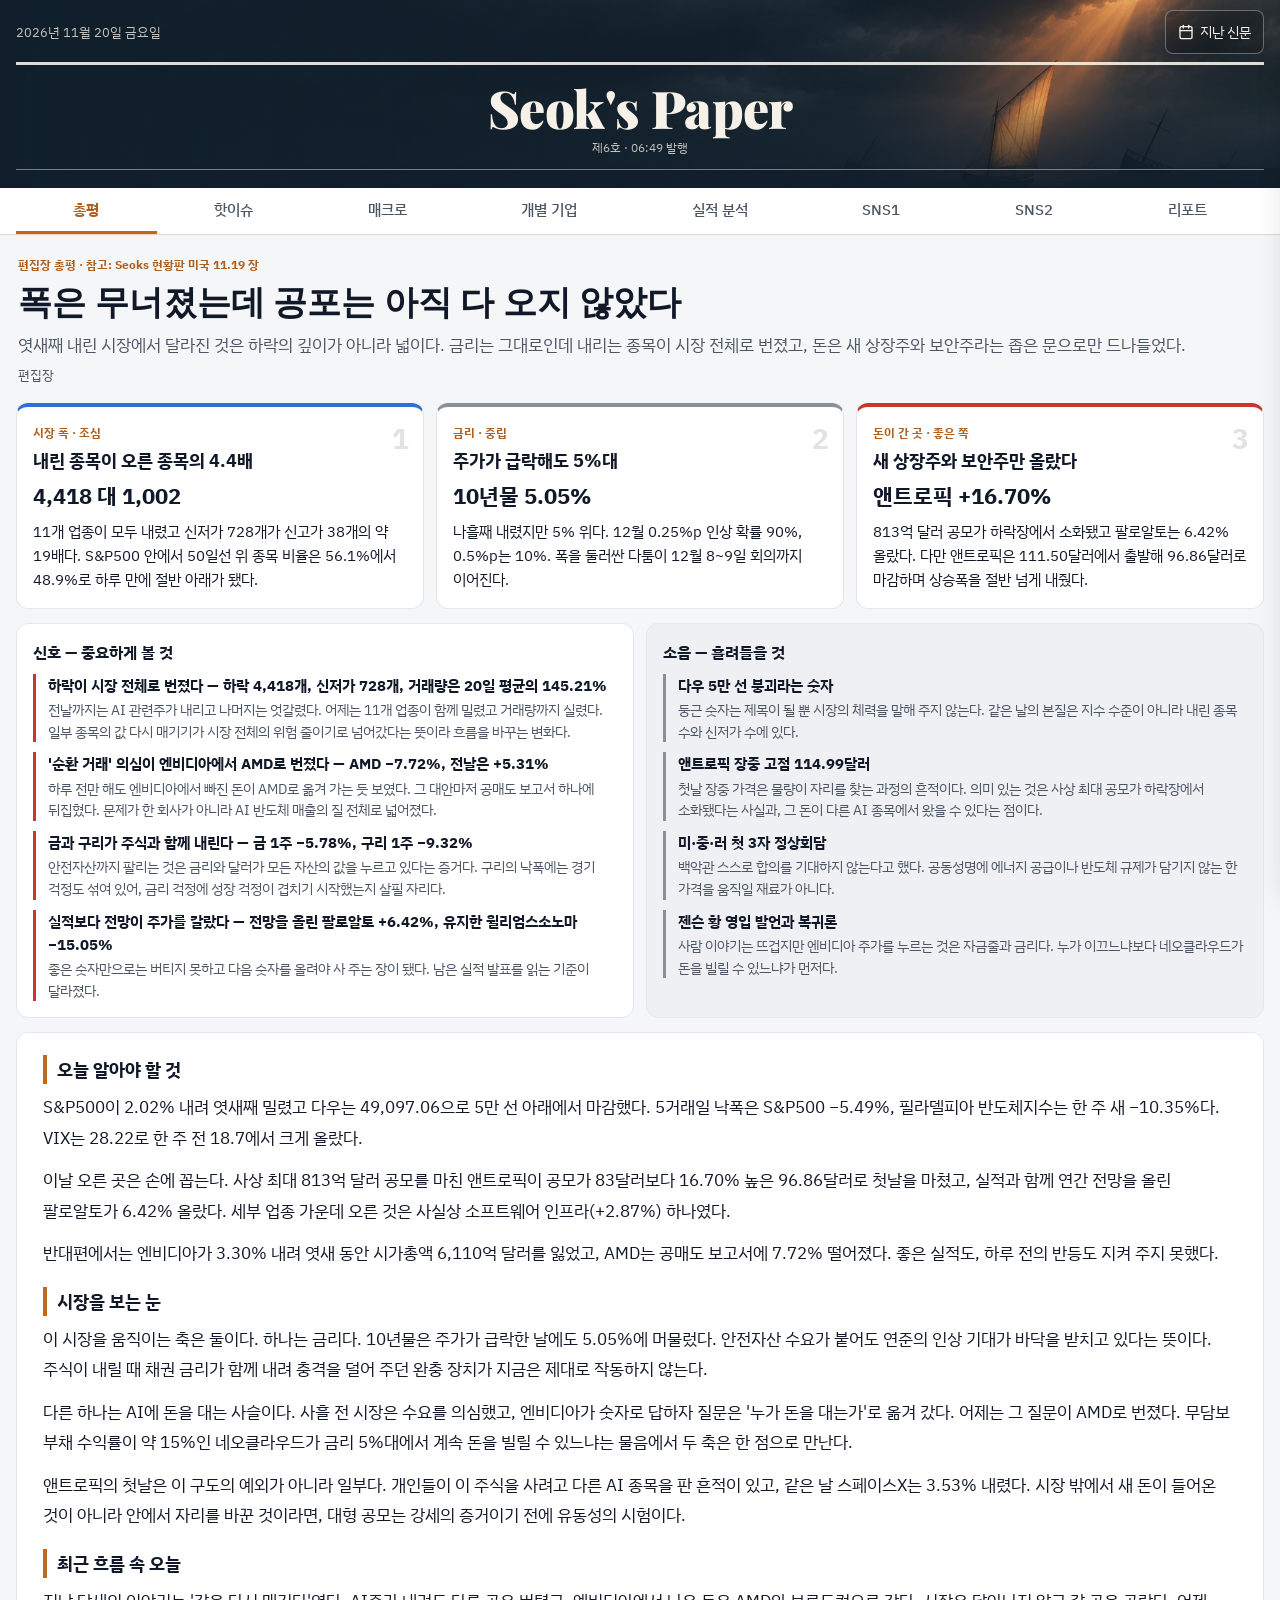
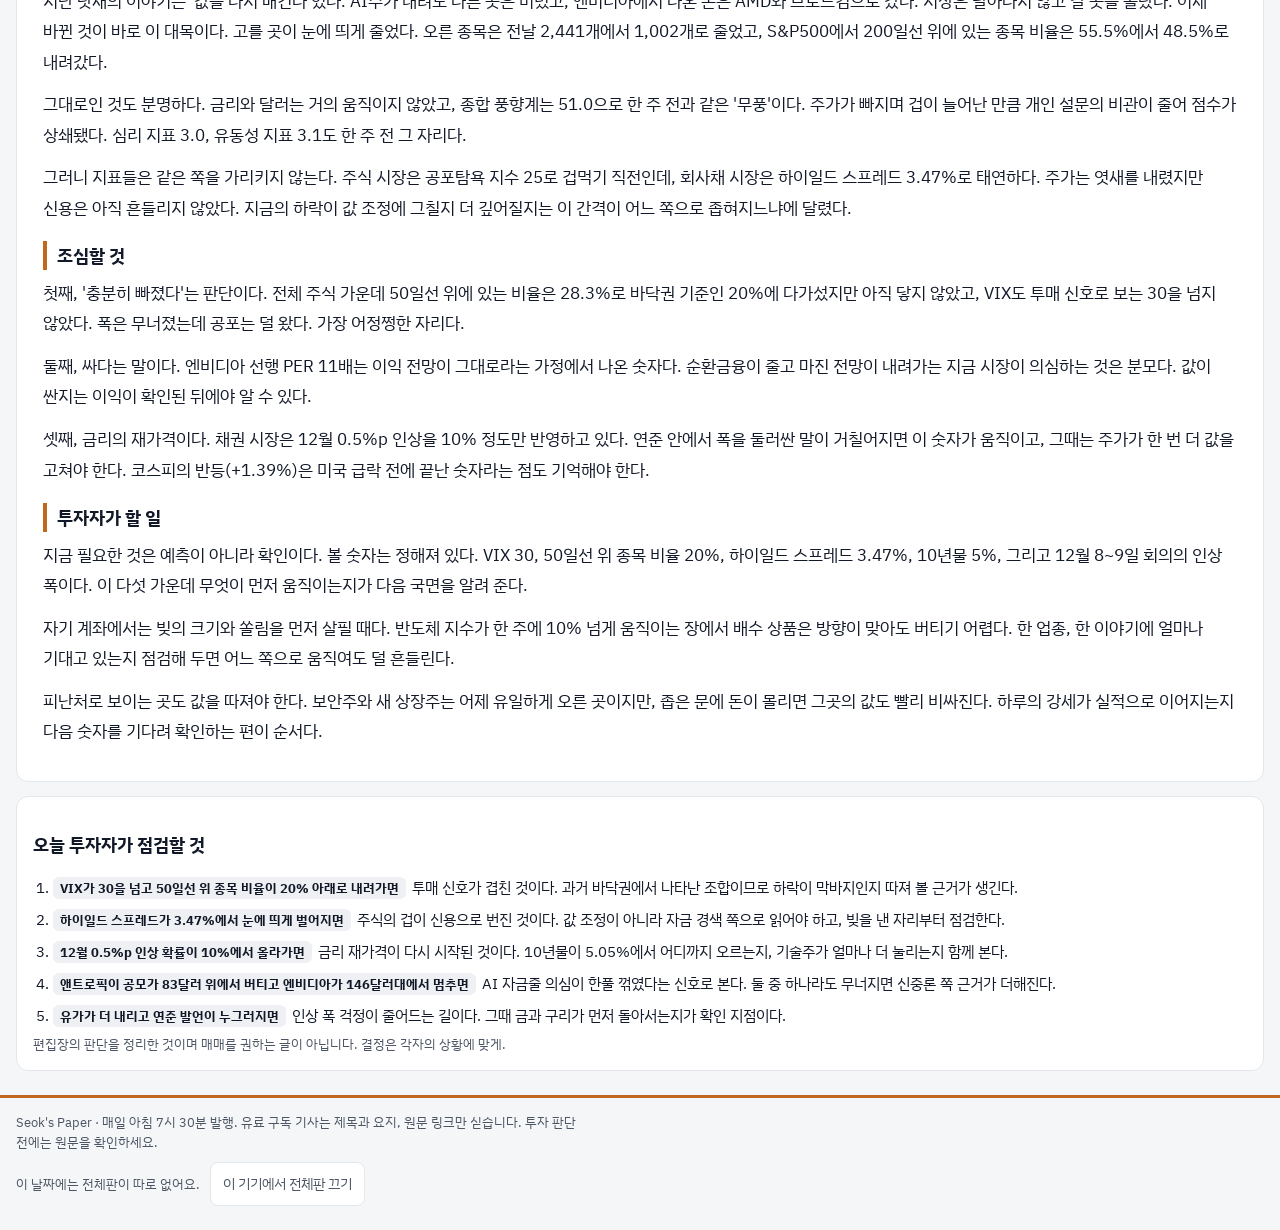
==== commit 830c7d6e: "가판대로 돌아가는 단추 넣음 각 프로그램을 보다가 석스 가판대(https://hangseokemail-spec.github.io/)로 바로 돌아가는 '가판대' 단추. 모양·동작은 " ====
--- a/index.html
+++ b/index.html
@@ -69,5 +69,7 @@
 </div>
 
 <script src="assets/app.js" defer></script>
+<!-- 석스 가판대로 돌아가는 단추: 가판대 저장소의 home.js (지우지 마세요) -->
+<script src="https://hangseokemail-spec.github.io/home.js" defer></script>
 </body>
 </html>
--- a/assets/app.css
+++ b/assets/app.css
@@ -413,6 +413,22 @@
 .chart.line .ma { fill: none; stroke: var(--ink-2); stroke-width: 1.2; stroke-dasharray: 4 3; opacity: .7; }
 @media (prefers-color-scheme: dark) { .chart.line .ln.upl { stroke: #F97066; } .chart.line .ln.dnl { stroke: #7C9CF5; } }
 /* 주간 스크리닝 */
+.chart.line .ma2 { fill: none; stroke: #7C3AED; stroke-width: 1.2; opacity: .75; }
+.chart.line.ta .ma { stroke: #D97706; stroke-dasharray: none; opacity: .85; }
+.chart.line .pl { stroke: var(--ink); stroke-width: 1.2; }
+.chart.line .pl.support { stroke-dasharray: 4 2; }
+.chart.line .pl.target { stroke: #059669; stroke-dasharray: 3 3; }
+.chart.line .pm { fill: var(--ink-2); }
+.chart.line .pm-t, .chart.line .pl-t, .chart.line .lg { font-size: 9px; fill: var(--ink-2); }
+.chart.line .lg2 { fill: #D97706; } .chart.line .lg3 { fill: #7C3AED; }
+.ta-chips { display: flex; flex-wrap: wrap; gap: 4px; }
+.ta-chips .chip.up, .table-box .chip.up { color: #B42318; background: #FEECEB; }
+.ta-chips .chip.down, .table-box .chip.down { color: #1F4FD8; background: #E3E8F7; }
+.ta-pats { margin: 0; padding-left: 16px; font-size: 13px; line-height: 1.5; }
+.ta-pats li.up b { color: #B42318; } .ta-pats li.down b { color: #1F4FD8; }
+.ta-more summary { cursor: pointer; font-size: 13px; color: var(--ink-2); }
+.ta-more ul { margin: 6px 0 0; padding-left: 16px; font-size: 12.5px; line-height: 1.5; color: var(--ink-2); }
+@media (prefers-color-scheme: dark) { .ta-chips .chip.up, .table-box .chip.up { color: #FDA29B; background: #3B1512; } .ta-chips .chip.down, .table-box .chip.down { color: #A4BCFD; background: #16213F; } }
 .scr-grid { display: grid; gap: 12px; grid-template-columns: repeat(auto-fill, minmax(min(100%, 300px), 1fr)); }
 .scr { display: flex; flex-direction: column; gap: 8px; }
 .scr.buy { border-top: 3px solid #D92D20; }
@@ -425,3 +441,153 @@
   .hot-top.has-cover { grid-template-columns: 210px minmax(0, 1fr) 280px; }
   .hot-top.has-cover .cover img { max-width: 210px; }
 }
+
+/* ---------- 그날의 색 (표지에서 뽑음) ---------- */
+body.themed .masthead { background: var(--mast-bg); position: relative; overflow: hidden; isolation: isolate; }
+body.themed .masthead::before { content: ""; position: absolute; inset: -40px; z-index: -1; background: var(--cover-url) center 35% / cover no-repeat; filter: blur(30px) saturate(1.15); opacity: .32; }
+body.themed .masthead::after { content: ""; position: absolute; inset: 0; z-index: -1; background: linear-gradient(180deg, transparent 40%, var(--mast-bg)); opacity: .6; }
+body.themed .mast-title { border-top-color: rgba(245, 241, 232, .9); border-bottom-color: rgba(245, 241, 232, .45); }
+body.themed .paper-name a { color: #F5F1E8; }
+body.themed .date-label, body.themed .issue-line { color: rgba(245, 241, 232, .78); }
+body.themed .cal-btn { color: #F5F1E8; border-color: rgba(245, 241, 232, .35); background: rgba(0, 0, 0, .15); }
+body.themed .tabs-wrap { border-bottom-color: var(--line-accent); }
+body.themed .tab[aria-selected="true"] { color: var(--accent-ink); }
+body.themed .section-title::before { content: ""; display: inline-block; width: 5px; height: .78em; margin-right: 9px; border-radius: 2px; background: var(--accent); vertical-align: -0.04em; }
+body.themed .lead-panel { border-left: 4px solid var(--accent); }
+body.themed .kicker, body.themed .rank.top { color: var(--accent-ink); }
+body.themed .kn { background: var(--accent-soft); }
+body.themed .card:hover { border-color: var(--accent); }
+body.themed .card-chart { border-top-color: var(--line-accent); }
+body.themed .detail-bar { background: var(--mast-bg); border-bottom-color: transparent; }
+body.themed .detail-bar, body.themed .detail-bar button, body.themed .detail-bar .bar-name { color: #F5F1E8; }
+body.themed .d-keys .dk { border-color: var(--line-accent); }
+body.themed .count-bar input[type="range"] { accent-color: var(--accent); }
+body.themed .site-footer { border-top: 3px solid var(--accent); }
+body.themed .chart .b { fill: var(--line-accent); }
+body.themed .chart .b.max { fill: var(--accent); }
+@media (max-width: 899px) { .cover img { max-width: 230px; } }
+/* 제호 그림(가로)이 있는 날: 흐리지 않고 또렷하게, 글자 쪽은 어둡게 눌러 읽히게 */
+body.themed.has-banner .masthead::before { inset: 0; filter: none; opacity: .9; background-position: right center; background-size: cover; }
+body.themed.has-banner .masthead::after { opacity: 1; background: linear-gradient(90deg, var(--mast-bg) 0%, color-mix(in srgb, var(--mast-bg) 70%, transparent) 45%, transparent 85%), linear-gradient(180deg, transparent 55%, var(--mast-bg)); }
+@media (min-width: 900px) { body.themed.has-banner .mast-inner { padding-bottom: 18px; } body.themed.has-banner .mast-title { padding: 14px 0 12px; } }
+/* 편집장이 본 의미 (상세 창 맨 위) */
+.d-meaning { border-left: 3px solid var(--accent, #8a6d3b); background: var(--accent-soft, rgba(138,109,59,.08)); padding: 10px 14px; border-radius: 4px; }
+.d-meaning h3 { color: var(--accent-ink, var(--accent, #8a6d3b)); }
+.d-meaning p { margin: 0; font-size: 1.02em; line-height: 1.6; }
+/* 함께 읽기: 영어 기사 원문/국문 버튼 */
+.rel-foreign { cursor: default; }
+.rel-btns { display: flex; gap: 6px; flex: none; align-self: center; }
+.rel-btn { display: inline-block; padding: 5px 11px; border: 1px solid var(--line, #d9d4c7); border-radius: 999px; font-size: 13px; font-weight: 600; text-decoration: none; color: inherit; white-space: nowrap; }
+.rel-btn.ko { background: var(--accent, #8a6d3b); border-color: var(--accent, #8a6d3b); color: #fff; }
+.rel-btn:hover { filter: brightness(.95); }
+/* 함께 읽기: 국문 정리 펼침 */
+.rel-item + .rel-item { margin-top: 8px; }
+button.rel-btn { cursor: pointer; font: inherit; font-size: 13px; font-weight: 600; }
+.rel-btn.ko.on { background: transparent; color: var(--accent, #8a6d3b); }
+.rel-ko { margin: 6px 4px 2px; padding: 10px 14px; border-left: 3px solid var(--accent, #8a6d3b); background: var(--accent-soft, rgba(138,109,59,.07)); border-radius: 4px; line-height: 1.65; }
+.rel-ko .rel-gist { font-weight: 700; margin: 0 0 6px; }
+.rel-ko ul { margin: 4px 0 8px; padding-left: 18px; }
+.rel-ko .rel-nums { list-style: none; padding-left: 0; display: flex; flex-wrap: wrap; gap: 4px 14px; }
+.rel-ko p { margin: 0 0 8px; }
+
+/* 실적 달력 (다음 발표 예정) */
+.ecal { display: grid; gap: 12px; grid-template-columns: 1fr; margin-top: 4px; }
+@media (min-width: 760px) { .ecal { grid-template-columns: repeat(auto-fill, minmax(300px, 1fr)); } }
+.ecal-day { background: var(--surface); border: 1px solid var(--line); border-radius: var(--radius); padding: 12px; display: flex; flex-direction: column; gap: 8px; min-width: 0; }
+.ecal-date { margin: 0; font-size: 20px; display: flex; align-items: baseline; gap: 6px; border-bottom: 2px solid var(--accent); padding-bottom: 6px; }
+.ecal-date span { font-size: 14px; color: var(--ink-2); font-weight: 600; }
+.ecal-date .small { margin-left: auto; }
+.ecal-list { list-style: none; margin: 0; padding: 0; display: flex; flex-direction: column; gap: 8px; }
+.ecal-item { border: 1px solid var(--soft); border-radius: 10px; padding: 10px; display: flex; flex-direction: column; gap: 4px; }
+.ecal-top { display: flex; justify-content: space-between; align-items: flex-start; gap: 8px; flex-wrap: wrap; }
+.ecal-when { display: flex; align-items: center; gap: 6px; flex-wrap: wrap; }
+.ecal-nums { margin: 4px 0 0; display: grid; gap: 2px; font-size: 13.5px; font-variant-numeric: tabular-nums; }
+.ecal-nums dt { font-size: 12px; font-weight: 700; color: var(--accent-ink); margin-top: 4px; }
+.ecal-nums dd { margin: 0; display: flex; flex-wrap: wrap; gap: 2px 14px; }
+.ecal-last span { display: inline-flex; gap: 5px; align-items: baseline; flex-wrap: wrap; }
+.ecal-nums sup { font-size: 10px; color: var(--ink-2); margin-left: 1px; }
+.ecal-warn { color: #B54708; }
+@media (prefers-color-scheme: dark) { .ecal-warn { color: #FDB022; } }
+.ecal-more summary { cursor: pointer; font-size: 13px; color: var(--accent); padding: 4px 0; }
+.ecal-more .ecal-list { margin-top: 8px; }
+.earn-wrap.solo { grid-template-columns: minmax(0, 1fr) !important; }
+
+/* 기사 본문 · 간단한 교차 확인 · 숫자 표 (2026-11-18) */
+.d-article p { margin: 0 0 0.9em; line-height: 1.85; font-size: 15.5px; text-indent: 0.6em; word-break: keep-all; }
+.d-article p:first-of-type { font-weight: 600; text-indent: 0; }
+.d-article p { max-width: 48em; }
+.checks-simple { list-style: none; margin: 4px 0 0; padding: 0; display: flex; flex-direction: column; gap: 6px; }
+.checks-simple li { display: flex; justify-content: space-between; align-items: center; gap: 10px; padding: 6px 0; border-bottom: 1px solid var(--soft); font-size: 14px; }
+.checks-simple li:last-child { border-bottom: 0; }
+.checks-simple .verdict { flex: none; }
+table.nums th { text-align: left; font-weight: 600; }
+.verdict.v-one { background: #FFF4D6; color: #8A5A00; }
+@media (prefers-color-scheme: dark) { .verdict.v-one { background: #3A2E10; color: #F2C66D; } }
+.d-block ul.checks-simple { padding-left: 0; margin-left: 0; }
+
+/* 2026-11-18 선생님 지시: 총평·기업 카드·실적 카드·달력·유튜브·리포트 */
+.editor-box { border-left: 4px solid var(--accent); margin-bottom: 14px; }
+.editor-box p { margin: 6px 0 0; font-size: 16px; line-height: 1.7; font-weight: 500; }
+.company-cards.big { grid-template-columns: repeat(auto-fill, minmax(min(100%, 400px), 1fr)) !important; }
+.company-head { font-size: 15.5px; font-weight: 700; line-height: 1.5; }
+.metric-grid.six { display: grid; grid-template-columns: repeat(3, minmax(0, 1fr)); gap: 6px; }
+.metric-grid.six .metric strong { font-size: 15px; }
+.earn-cards { display: grid; gap: 10px; grid-template-columns: repeat(auto-fill, minmax(min(100%, 300px), 1fr)); }
+.earn-card { display: flex; flex-direction: column; gap: 6px; border-left: 5px solid #2E9E5B; }
+.earn-card.miss { background: #EAF1FC; border-left-color: #2F6FD6; }
+.earn-card.mixed { background: #FFF7E0; border-left-color: #D9A21B; }
+@media (prefers-color-scheme: dark) { .earn-card.miss { background: #14223A; } .earn-card.mixed { background: #2E2610; } }
+.res-badge { margin-left: auto; font-size: 12px; font-weight: 700; padding: 2px 8px; border-radius: 999px; background: #E7F6EC; color: #1D6B36; }
+.earn-card.miss .res-badge { background: #D5E3FA; color: #1E4FA0; }
+.earn-card.mixed .res-badge { background: #FBE9B8; color: #7A5600; }
+.earn-nums { display: grid; grid-template-columns: repeat(3, 1fr); gap: 6px; }
+.earn-nums > span { display: flex; flex-direction: column; }
+.earn-nums strong { font-size: 18px; font-variant-numeric: tabular-nums; }
+.qcharts { display: grid; grid-template-columns: 1fr 1fr; gap: 10px; }
+.qchart { display: flex; flex-direction: column; gap: 2px; }
+.qchart .qb { fill: var(--accent); opacity: .45; }
+.qchart .qb.last { opacity: 1; }
+.qchart .qb.neg { fill: #2F6FD6; }
+.qchart .qlab { font-size: 8px; fill: var(--ink-2); }
+.ecal-cons { display: flex; flex-direction: column; gap: 2px; background: var(--soft); border-radius: 8px; padding: 6px 8px; margin-top: 4px; }
+.ecal-big { display: flex; gap: 16px; flex-wrap: wrap; font-size: 14px; }
+.ecal-big strong { font-size: 18px; font-variant-numeric: tabular-nums; }
+.yt-meaning { background: var(--soft); border-radius: 8px; padding: 8px 10px; }
+.yt-meaning p { margin: 4px 0 0; font-size: 14px; line-height: 1.6; }
+.yt-go { align-self: flex-start; text-decoration: none; }
+.thesis { display: flex; flex-direction: column; gap: 3px; font-size: 15px; line-height: 1.6; }
+.thesis b { font-size: 12px; color: var(--accent-ink); }
+.pick-claims { margin: 0; padding-left: 1.2em; font-size: 14px; line-height: 1.55; }
+.d-thesis p { font-size: 16px; font-weight: 600; line-height: 1.7; margin: 0; }
+ol.claims > li { margin-bottom: 10px; }
+ol.claims ul { margin-top: 4px; }
+
+/* 총평 탭 — 편집장 칼럼 (2026-11-18) */
+.column { display: flex; flex-direction: column; gap: 14px; }
+.col-head { display: flex; flex-direction: column; gap: 6px; padding: 4px 2px; }
+.col-title { font-family: var(--serif, serif); font-size: clamp(24px, 3.4vw, 34px); line-height: 1.3; margin: 0; }
+.col-stand { font-size: 17px; line-height: 1.65; margin: 0; color: var(--ink-2); }
+.col-cards { display: grid; gap: 12px; grid-template-columns: repeat(auto-fit, minmax(min(100%, 280px), 1fr)); }
+.col-card { position: relative; display: flex; flex-direction: column; gap: 6px; border-top: 4px solid var(--ink-2); }
+.col-card.t-up { border-top-color: #C8372D; }
+.col-card.t-down { border-top-color: #2F6FD6; }
+.col-card.t-flat { border-top-color: #8A8F98; }
+.col-no { position: absolute; right: 14px; top: 10px; font-size: 28px; font-weight: 800; opacity: .12; }
+.col-card-title { margin: 0; font-size: 18px; line-height: 1.4; }
+.col-num { font-size: 22px; font-variant-numeric: tabular-nums; }
+.col-card p { margin: 0; font-size: 14.5px; line-height: 1.65; }
+.col-body { padding: 22px 26px; }
+.col-sec h3 { font-size: 18px; margin: 18px 0 8px; padding-left: 10px; border-left: 4px solid var(--accent); }
+.col-sec:first-child h3 { margin-top: 0; }
+.col-sec p { font-size: 16.5px; line-height: 1.85; margin: 0 0 12px; }
+.col-acts ol { margin: 8px 0 0; padding-left: 1.3em; display: flex; flex-direction: column; gap: 8px; }
+.col-acts li { line-height: 1.6; }
+.col-if { display: inline-block; font-size: 12.5px; font-weight: 700; background: var(--soft); border-radius: 6px; padding: 1px 7px; margin-right: 6px; }
+.col-sn { display: grid; gap: 12px; grid-template-columns: repeat(auto-fit, minmax(min(100%, 340px), 1fr)); }
+.col-sn h3 { margin: 0 0 8px; font-size: 16px; }
+.col-sn ul { margin: 0; padding: 0; list-style: none; display: flex; flex-direction: column; gap: 10px; }
+.col-sn li { display: flex; flex-direction: column; gap: 2px; padding-left: 12px; border-left: 3px solid; line-height: 1.55; }
+.col-sn li span { font-size: 14px; color: var(--ink-2); }
+.col-sig li { border-left-color: #C8372D; }
+.col-noise { background: var(--soft); }
+.col-noise li { border-left-color: #8A8F98; }
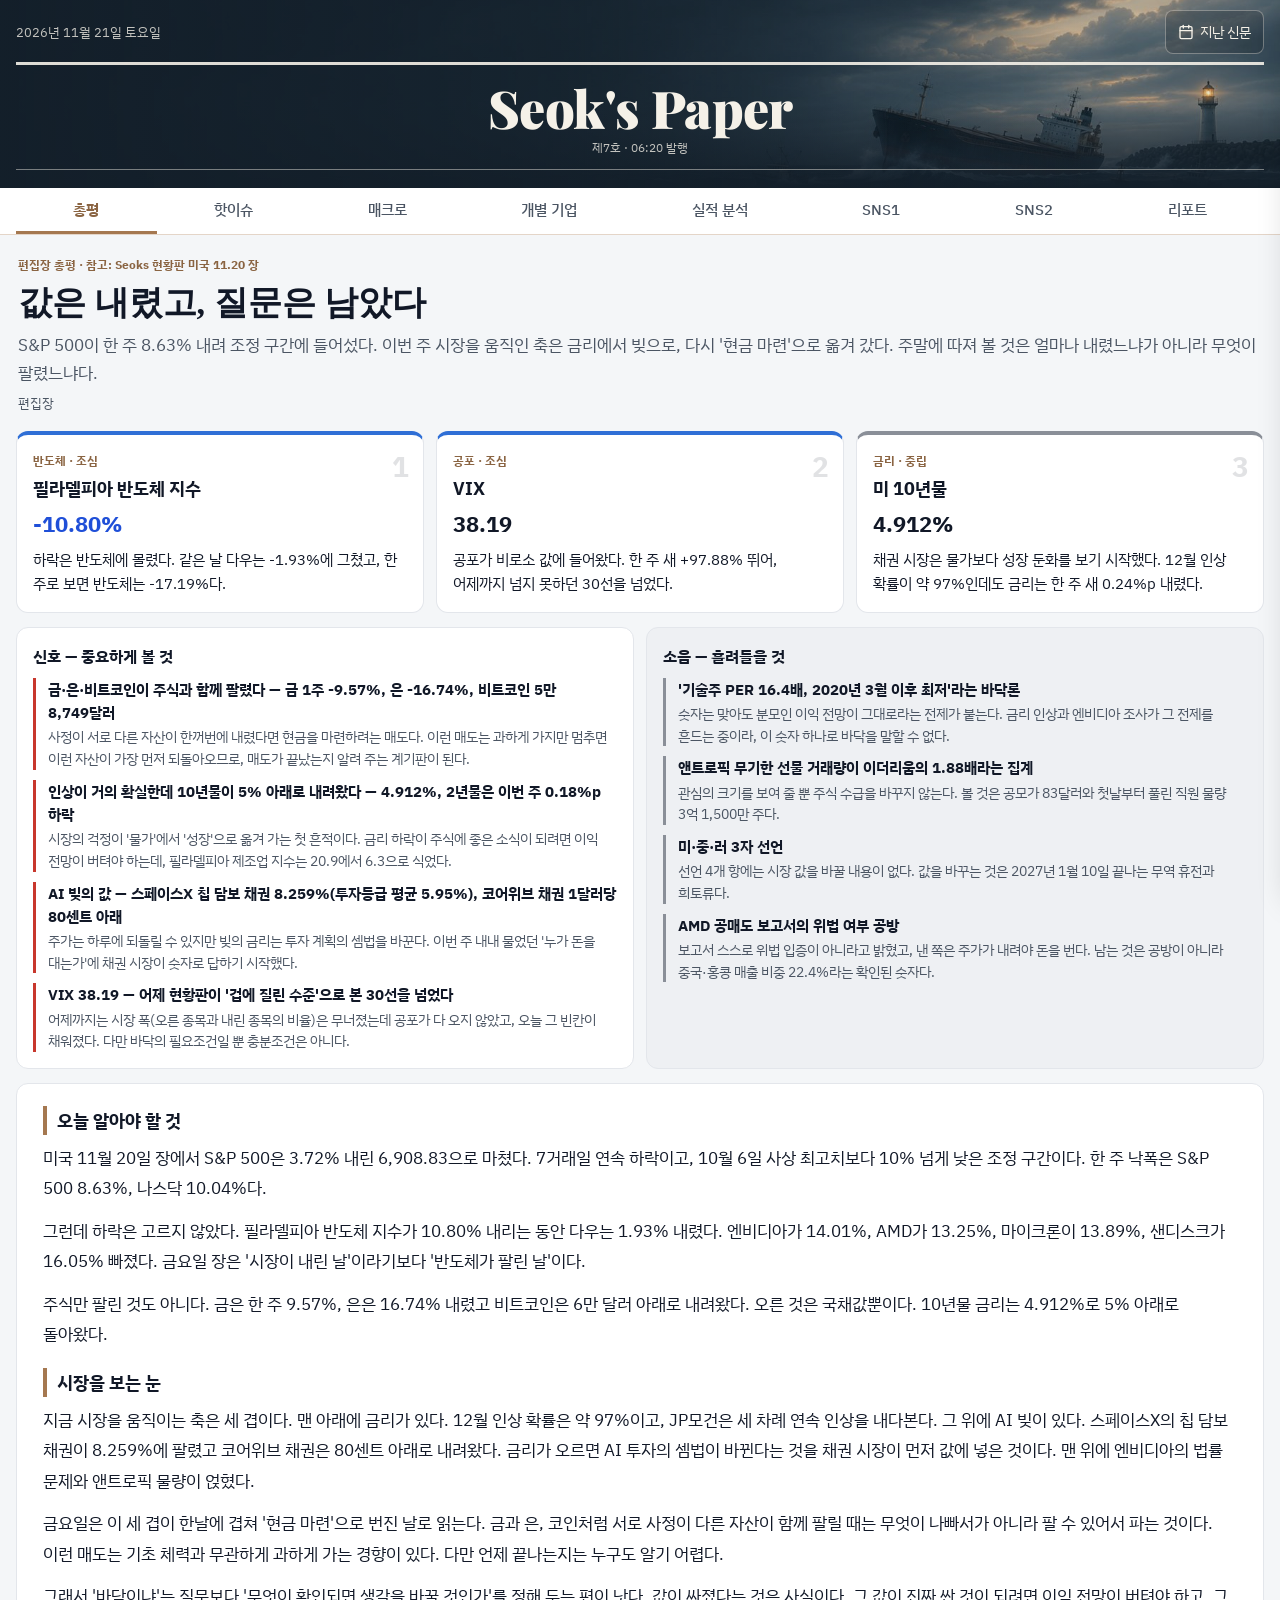
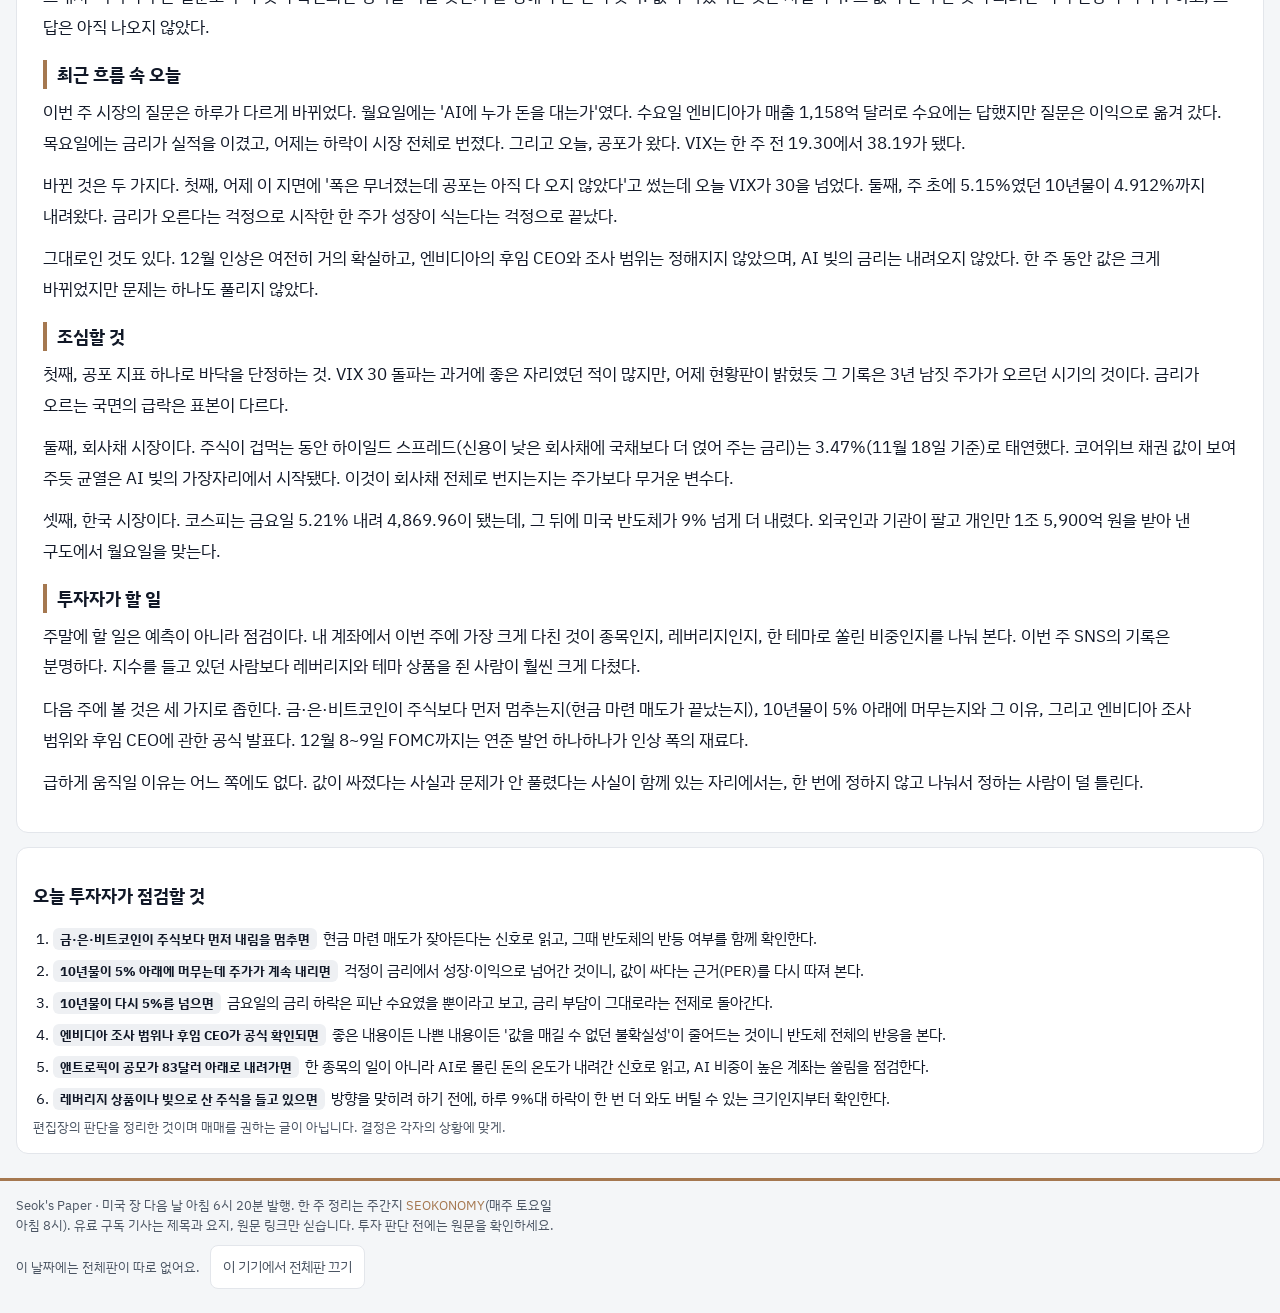
==== commit ad26eb9e: "주간 특보 내림: 신문 화면의 주간 특보 탭·달력 표시를 없애고 11-21 호에서 뺌(한 주 정리는 주간지 SEOKONOMY로) Co-Authored-By: Claude Opus " ====
--- a/index.html
+++ b/index.html
@@ -47,7 +47,7 @@
 <div id="calScrim" class="scrim" data-cal-close hidden></div>
 
 <footer class="wrap site-footer">
-  <p>Seok's Paper · 매일 아침 7시 30분 발행. 유료 구독 기사는 제목과 요지, 원문 링크만 싣습니다. 투자 판단 전에는 원문을 확인하세요.</p>
+  <p>Seok's Paper · 미국 장 다음 날 아침 6시 20분 발행. 한 주 정리는 주간지 <a href="seokonomy/">SEOKONOMY</a>(매주 토요일 아침 8시). 유료 구독 기사는 제목과 요지, 원문 링크만 싣습니다. 투자 판단 전에는 원문을 확인하세요.</p>
   <div id="ownerBox" class="owner-box" hidden>
     <span id="ownerText"></span>
     <button id="ownerOff" type="button" class="btn-outline">이 기기에서 전체판 끄기</button>
